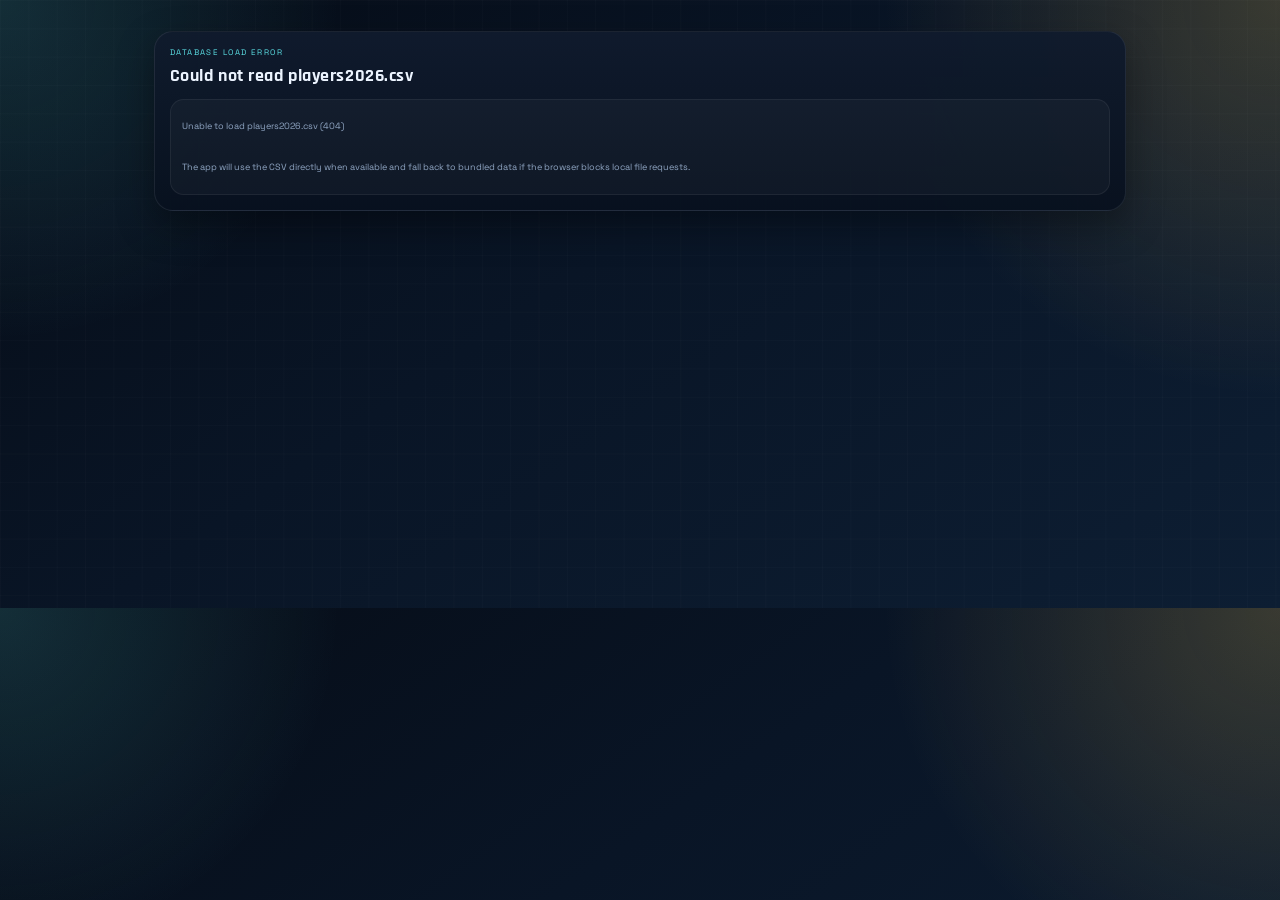
==== custom.html @ a93e2952 "Add files via upload" ====
<!DOCTYPE html>
<html lang="en">
<head>
  <meta charset="UTF-8" />
  <meta name="viewport" content="width=device-width, initial-scale=1.0" />
  <title>IPL Custom XI Lab</title>
  <link rel="icon" type="image/svg+xml" href="favicon.svg" />
  <link rel="preload" href="styles.css" as="style" />
  <link rel="preload" href="app.js" as="script" />
  <link rel="prefetch" href="index.html" />
  <link rel="prefetch" href="ratings.html" />
  <link rel="preconnect" href="https://fonts.googleapis.com" />
  <link rel="preconnect" href="https://fonts.gstatic.com" crossorigin />
  <link href="https://fonts.googleapis.com/css2?family=Rajdhani:wght@400;500;600;700&family=Space+Grotesk:wght@400;500;700&display=swap" rel="stylesheet" />
  <link rel="stylesheet" href="styles.css" />
</head>
<body>
  <div id="confetti-layer" class="confetti-layer" aria-hidden="true"></div>
  <div class="app-shell">
    <nav class="top-nav">
      <a class="nav-link" href="index.html">Simulator</a>
      <a class="nav-link" href="ratings.html">Player Ratings</a>
      <a class="nav-link active" href="custom.html">Custom XI</a>
      <a class="nav-link" href="make-player.html">Make A Player</a>
      <button id="how-to-play-trigger" class="nav-link nav-button" type="button">How to Play</button>
      <button id="contact-trigger" class="nav-link nav-button nav-contact" type="button">Contact</button>
    </nav>

    <header class="hero ratings-hero">
      <div class="hero-copy">
        <p class="eyebrow">Custom Match Lab</p>
        <h1>Build any XI you want and run it against an IPL side.</h1>
        <p class="hero-text">
          Choose eleven players for your custom team, then challenge an IPL franchise using that team's current first XI.
        </p>
        <div class="hero-actions">
          <button id="simulate-custom-match" class="primary-btn">Simulate Custom Match</button>
        </div>
      </div>

      <section class="scoreboard-panel">
        <div class="panel-heading compact">
          <div>
            <p class="eyebrow">Opponent Setup</p>
            <h2>League Opponent</h2>
          </div>
        </div>
        <div class="selector-row ratings-controls">
          <label id="league-opponent-wrapper">
            League Opponent
            <select id="league-opponent-select"></select>
          </label>
        </div>
      </section>
    </header>

    <div id="how-to-play-overlay" class="how-to-play-overlay" hidden>
      <div id="how-to-play-backdrop" class="how-to-play-backdrop"></div>
      <section id="how-to-play-panel" class="how-to-play-panel" role="dialog" aria-modal="true" aria-labelledby="how-to-play-title">
        <button id="how-to-play-close" class="how-to-play-dismiss" type="button" aria-label="Close how to play">×</button>
        <p id="how-to-play-label" class="eyebrow">HOW TO PLAY</p>
        <h2 id="how-to-play-title" class="how-to-play-title">Build a Custom XI</h2>
        <div class="how-to-play-body">
          <button id="how-to-play-prev" class="how-to-play-nav" type="button" aria-label="Previous help card">‹</button>
          <div id="how-to-play-content" class="how-to-play-content"></div>
          <button id="how-to-play-next" class="how-to-play-nav" type="button" aria-label="Next help card">›</button>
        </div>
        <div class="how-to-play-footer">
          <div id="how-to-play-dots" class="how-to-play-dots" aria-hidden="true"></div>
        </div>
      </section>
    </div>

    <div id="contact-overlay" class="info-overlay" hidden>
      <div id="contact-backdrop" class="info-backdrop"></div>
      <section id="contact-panel" class="info-panel" role="dialog" aria-modal="true" aria-labelledby="contact-title">
        <button id="contact-close" class="info-dismiss" type="button" aria-label="Close contact">×</button>
        <p class="eyebrow">CONTACT</p>
        <h2 id="contact-title" class="info-title">Get in touch</h2>
        <article class="info-card">
          <h3>Feedback / bug? <a class="inline-award-link" href="mailto:iplsimulator@gmail.com">iplsimulator@gmail.com</a></h3>
        </article>
      </section>
    </div>

    <main class="dashboard-grid ratings-grid">
      <section class="panel">
        <div class="panel-heading compact">
          <div>
            <p class="eyebrow">Team One</p>
            <h2>Custom XI A</h2>
          </div>
        </div>
        <div id="custom-team-a" class="custom-builder"></div>
      </section>

      <section class="panel">
        <div class="panel-heading compact">
          <div>
            <p class="eyebrow">Team Two</p>
            <h2>League XI</h2>
          </div>
        </div>
        <div id="custom-team-b" class="custom-builder"></div>
      </section>

      <section id="custom-scorecard-section" class="panel panel-wide">
        <div class="panel-heading compact">
          <div>
            <p class="eyebrow">Custom Scorecard</p>
            <h2>Simulation Result</h2>
          </div>
        </div>
        <div id="custom-match-result" class="scorecard-panel"></div>
      </section>
    </main>
  </div>

  <script src="players-data.js?v=20260315k"></script>
  <script src="app.js?v=20260315k"></script>
</body>
</html>
---- styles.css ----
:root {
  --bg: #08111f;
  --bg-alt: #101b2d;
  --panel: rgba(10, 20, 36, 0.9);
  --panel-border: rgba(255, 255, 255, 0.08);
  --text: #ecf4ff;
  --muted: #90a6c3;
  --accent: #f5c451;
  --accent-2: #5ce1e6;
  --positive: #81ffb1;
  --danger: #ff8e8e;
  --shadow: 0 22px 55px rgba(0, 0, 0, 0.35);
}

@media (min-width: 1200px) {
  html {
    zoom: 0.675;
  }
}

* {
  box-sizing: border-box;
}

body {
  position: relative;
  margin: 0;
  min-height: 100vh;
  overflow-x: hidden;
  font-family: "Space Grotesk", sans-serif;
  color: var(--text);
  background:
    radial-gradient(circle at top left, rgba(92, 225, 230, 0.16), transparent 24%),
    radial-gradient(circle at top right, rgba(245, 196, 81, 0.2), transparent 28%),
    linear-gradient(145deg, #060c16, #091526 45%, #0d1e33);
}

body::before {
  content: "";
  position: absolute;
  inset: 0;
  pointer-events: none;
  background-image:
    linear-gradient(rgba(255, 255, 255, 0.03) 1px, transparent 1px),
    linear-gradient(90deg, rgba(255, 255, 255, 0.03) 1px, transparent 1px);
  background-size: 42px 42px;
  opacity: 0.55;
}

.confetti-layer {
  position: fixed;
  inset: 0;
  pointer-events: none;
  overflow: hidden;
  z-index: 80;
}

.confetti-batch {
  position: absolute;
  inset: 0;
  pointer-events: none;
}

.confetti-piece {
  position: absolute;
  top: -10vh;
  width: 12px;
  height: 22px;
  border-radius: 4px;
  opacity: 0;
  animation: confetti-fall var(--duration, 2200ms) linear forwards;
  transform: translate3d(0, 0, 0) rotate(0deg);
  box-shadow: 0 0 14px rgba(255, 255, 255, 0.18);
}

.loss-piece {
  width: auto;
  height: auto;
  background: transparent !important;
  box-shadow: none;
  font-size: 2.4rem;
  line-height: 1;
  color: #ff6f6f;
  text-shadow: 0 0 18px rgba(255, 80, 80, 0.38);
}

.mvp-piece {
  width: auto;
  height: auto;
  background: transparent !important;
  box-shadow: none;
  font-size: 2rem;
  line-height: 1;
  color: #f5d67a;
  text-shadow: 0 0 16px rgba(245, 196, 81, 0.34);
}

.game-win-piece,
.game-loss-piece {
  width: auto;
  height: auto;
  background: transparent !important;
  box-shadow: none;
  font-size: 1.9rem;
  line-height: 1;
}

.game-win-piece {
  color: #7dff9f;
  text-shadow: 0 0 16px rgba(129, 255, 177, 0.34);
}

.game-loss-piece {
  color: #ff7f7f;
  text-shadow: 0 0 16px rgba(255, 110, 110, 0.3);
}

@keyframes confetti-fall {
  0% {
    opacity: 0;
    transform: translate3d(0, 0, 0) rotate(0deg) scale(0.85);
  }

  8% {
    opacity: 1;
  }

  100% {
    opacity: 0;
    transform:
      translate3d(var(--drift-x, 0px), 112vh, 0)
      rotate(var(--spin, 540deg))
      scale(1.08);
  }
}

.app-shell {
  position: relative;
  z-index: 1;
  width: min(1440px, calc(100% - 32px));
  margin: 0 auto;
  padding: 24px 0 40px;
}

.top-nav {
  display: flex;
  flex-wrap: wrap;
  gap: 10px;
  margin-bottom: 18px;
}

.nav-link {
  display: inline-flex;
  align-items: center;
  justify-content: center;
  padding: 11px 18px;
  border-radius: 999px;
  border: 1px solid rgba(255, 255, 255, 0.08);
  color: var(--muted);
  text-decoration: none;
  background: rgba(255, 255, 255, 0.04);
  transition: transform 180ms ease, border-color 180ms ease, color 180ms ease;
}

.nav-button {
  font: inherit;
  cursor: pointer;
}

.nav-contact {
  margin-left: auto;
}

.info-overlay {
  position: fixed;
  inset: 0;
  z-index: 40;
  display: grid;
  place-items: center;
  padding: 24px;
  pointer-events: none;
}

.info-overlay[hidden] {
  display: none;
}

.info-backdrop {
  position: absolute;
  inset: 0;
  background: rgba(4, 10, 18, 0.56);
  backdrop-filter: blur(1.5px);
  pointer-events: auto;
}

.info-panel {
  position: relative;
  z-index: 41;
  width: min(560px, 100%);
  max-width: calc(100vw - 32px);
  border-radius: 28px;
  border: 1px solid rgba(72, 202, 228, 0.18);
  background: linear-gradient(180deg, rgba(16, 27, 45, 0.96), rgba(8, 17, 31, 0.95));
  box-shadow: 0 20px 70px rgba(0, 0, 0, 0.42);
  padding: 24px;
  pointer-events: auto;
  animation: how-to-play-float-in 260ms ease;
}

.info-dismiss {
  position: absolute;
  top: 14px;
  right: 14px;
  width: 28px;
  min-width: 28px;
  height: 28px;
  padding: 0;
  border: 0;
  background: transparent;
  color: var(--text);
  box-shadow: none;
  font-size: 1.4rem;
  line-height: 1;
}

.info-title {
  margin: 0;
  font-size: 1.8rem;
}

.info-card {
  margin-top: 18px;
  border-radius: 22px;
  border: 1px solid rgba(255, 255, 255, 0.08);
  background: rgba(255, 255, 255, 0.03);
  padding: 22px;
}

.info-card h3 {
  margin: 0;
  font-size: 1.15rem;
}

.info-card p {
  margin: 12px 0 0;
  color: var(--muted);
  line-height: 1.5;
}

.nav-link.active,
.nav-link:hover {
  color: var(--text);
  border-color: rgba(245, 196, 81, 0.45);
  transform: translateY(-1px);
}

.hero {
  display: grid;
  grid-template-columns: 1.3fr 0.9fr;
  gap: 20px;
  align-items: stretch;
}

.hero-copy,
.scoreboard-panel,
.panel {
  border: 1px solid var(--panel-border);
  background: linear-gradient(180deg, rgba(16, 27, 45, 0.97), rgba(8, 17, 31, 0.96));
  border-radius: 28px;
  box-shadow: var(--shadow);
}

.hero-copy {
  padding: 32px;
  position: relative;
  overflow: hidden;
}

.hero-copy::after {
  content: "";
  position: absolute;
  width: 240px;
  height: 240px;
  right: -40px;
  bottom: -40px;
  background: radial-gradient(circle, rgba(245, 196, 81, 0.25), transparent 70%);
}

.eyebrow {
  margin: 0 0 10px;
  color: var(--accent-2);
  letter-spacing: 0.18em;
  text-transform: uppercase;
  font-size: 0.74rem;
}

h1,
h2,
.team-code,
.rating-badge,
.metric,
.selector-row label,
button,
th {
  font-family: "Rajdhani", sans-serif;
}

h1 {
  margin: 0;
  max-width: 12ch;
  font-size: clamp(2.7rem, 6vw, 4.7rem);
  line-height: 0.94;
}

h2 {
  margin: 0;
  font-size: 1.7rem;
  letter-spacing: 0.03em;
}

.hero-text,
.formula-card p,
.site-footer p,
.player-meta,
.player-season-line,
.match-log p,
td,
.team-subtitle {
  color: var(--muted);
}

.hero-actions {
  display: flex;
  gap: 12px;
  margin-top: 28px;
}

button {
  border: 0;
  border-radius: 999px;
  padding: 14px 22px;
  font-size: 1rem;
  letter-spacing: 0.05em;
  cursor: pointer;
  transition: transform 180ms ease, box-shadow 180ms ease, background 180ms ease;
}

button:hover {
  transform: translateY(-1px);
}

.primary-btn {
  color: #08111f;
  background: linear-gradient(135deg, var(--accent), #fff1c7);
  box-shadow: 0 14px 30px rgba(245, 196, 81, 0.3);
}

.ghost-btn {
  color: var(--text);
  background: rgba(255, 255, 255, 0.04);
  border: 1px solid rgba(255, 255, 255, 0.08);
}

.scoreboard-panel {
  padding: 24px;
  display: flex;
  flex-direction: column;
  gap: 20px;
}

.how-to-play-overlay {
  position: fixed;
  inset: 0;
  z-index: 30;
  display: grid;
  place-items: center;
  padding: 24px;
  pointer-events: none;
}

.how-to-play-overlay[hidden] {
  display: none;
}

.how-to-play-backdrop {
  position: absolute;
  inset: 0;
  background: rgba(4, 10, 18, 0.56);
  backdrop-filter: blur(1.5px);
  pointer-events: auto;
}

.how-to-play-panel {
  position: relative;
  z-index: 31;
  width: min(900px, 100%);
  max-width: calc(100vw - 32px);
  height: 476px;
  border-radius: 28px;
  border: 1px solid rgba(72, 202, 228, 0.18);
  background: linear-gradient(180deg, rgba(16, 27, 45, 0.96), rgba(8, 17, 31, 0.95));
  box-shadow: 0 20px 70px rgba(0, 0, 0, 0.42);
  padding: 24px;
  pointer-events: auto;
  animation: how-to-play-float-in 260ms ease;
  display: flex;
  flex-direction: column;
}

.how-to-play-dismiss {
  position: absolute;
  top: 14px;
  right: 14px;
  width: 28px;
  min-width: 28px;
  height: 28px;
  padding: 0;
  border: 0;
  background: transparent;
  color: var(--text);
  box-shadow: none;
  font-size: 1.4rem;
  line-height: 1;
}

.how-to-play-title {
  margin: 0;
  font-size: 1.8rem;
}

.how-to-play-body {
  display: grid;
  grid-template-columns: 44px minmax(0, 1fr) 44px;
  gap: 12px;
  align-items: center;
  margin-top: 18px;
  min-height: 0;
  flex: 1;
}

.how-to-play-content {
  min-height: 0;
  height: 100%;
  display: flex;
  align-items: center;
}

.how-to-play-sections {
  display: grid;
  grid-template-columns: repeat(3, minmax(0, 1fr));
  gap: 16px;
}

.how-to-play-sections-double {
  grid-template-columns: repeat(2, minmax(0, 1fr));
}

.how-to-play-item {
  border-radius: 20px;
  border: 1px solid rgba(255, 255, 255, 0.08);
  background: rgba(255, 255, 255, 0.03);
  padding: 18px;
}

.how-to-play-item-single {
  max-width: 420px;
  margin: 0 auto;
}

.how-to-play-item-label {
  margin: 0 0 10px;
  font-family: "Rajdhani", sans-serif;
  font-size: 0.85rem;
  letter-spacing: 0.18em;
  text-transform: uppercase;
  color: #5ad7e8;
}

.how-to-play-item h3 {
  margin: 0;
  font-size: 1.2rem;
  line-height: 1.2;
}

.how-to-play-item p:last-child {
  margin: 12px 0 0;
  color: var(--muted);
  line-height: 1.5;
}

.how-to-play-footer {
  display: flex;
  align-items: center;
  justify-content: center;
  margin-top: 18px;
}

.how-to-play-nav {
  width: 42px;
  min-width: 42px;
  height: 42px;
  padding: 0;
  border: 1px solid rgba(255, 255, 255, 0.1);
  background: rgba(255, 255, 255, 0.05);
  color: var(--text);
  box-shadow: none;
  font-size: 1.8rem;
  line-height: 1;
  font-family: "Rajdhani", sans-serif;
}

.how-to-play-nav:disabled {
  opacity: 0.35;
  cursor: default;
  transform: none;
}

.how-to-play-dots {
  display: flex;
  gap: 10px;
}

.how-to-play-dot {
  width: 10px;
  height: 10px;
  border-radius: 999px;
  background: rgba(255, 255, 255, 0.2);
  transition: transform 160ms ease, background 160ms ease;
}

.how-to-play-dot.is-active {
  background: #5ad7e8;
  transform: scale(1.12);
}

@keyframes how-to-play-float-in {
  from {
    opacity: 0;
    transform: translateY(14px);
  }
  to {
    opacity: 1;
    transform: translateY(0);
  }
}

.scoreboard-top,
.scoreboard-metrics,
.selector-row,
.panel-heading,
.roster-summary,
.team-card-top,
.player-header,
.award-item,
.match-pill,
.standings-row {
  display: flex;
  align-items: center;
  justify-content: space-between;
  gap: 12px;
}

.scoreboard-top,
#season-chip {
  color: var(--muted);
  font-size: 0.9rem;
}

.scoreboard-matchup {
  display: grid;
  grid-template-columns: 1fr auto 1fr;
  align-items: center;
  gap: 12px;
}

.right-side {
  text-align: right;
}

.team-code {
  margin: 0;
  font-size: clamp(2.5rem, 5vw, 4rem);
  line-height: 0.9;
}

.team-name,
.versus,
.metric-label,
.roster-summary span {
  margin: 0;
  font-size: 0.95rem;
  letter-spacing: 0.08em;
  text-transform: uppercase;
  color: var(--muted);
}

.versus {
  font-family: "Rajdhani", sans-serif;
  font-size: 1.2rem;
}

.scoreboard-metrics {
  padding: 16px 18px;
  border-radius: 22px;
  background: rgba(255, 255, 255, 0.03);
}

.scoreboard-metrics strong {
  display: block;
  font-size: 2rem;
}

.featured-result {
  border-radius: 20px;
  padding: 18px;
  background: linear-gradient(135deg, rgba(92, 225, 230, 0.12), rgba(255, 255, 255, 0.04));
  line-height: 1.5;
}

.dashboard-grid {
  margin-top: 22px;
  display: grid;
  grid-template-columns: 1.35fr 0.65fr;
  gap: 20px;
}

.panel {
  padding: 22px;
}

.panel-wide {
  grid-column: span 2;
}

.compact {
  margin-bottom: 18px;
}

.selector-row label {
  display: grid;
  gap: 8px;
  font-size: 0.88rem;
  text-transform: uppercase;
  color: var(--muted);
}

select {
  min-width: 200px;
  border: 1px solid rgba(255, 255, 255, 0.1);
  background: rgba(4, 11, 22, 0.95);
  color: var(--text);
  border-radius: 14px;
  padding: 12px 14px;
  font: inherit;
}

select:focus,
select:focus-visible,
input:focus,
input:focus-visible,
textarea:focus,
textarea:focus-visible,
button:focus,
button:focus-visible {
  outline: none;
  box-shadow: none;
}

select option {
  background: #0b1626;
  color: var(--text);
}

.selector-row input {
  min-width: 160px;
  border: 1px solid rgba(255, 255, 255, 0.1);
  background: rgba(4, 11, 22, 0.95);
  color: var(--text);
  border-radius: 14px;
  padding: 12px 14px;
  font: inherit;
}

.team-cards,
.player-grid,
.top-players,
.award-races,
.scorecard-columns {
  display: grid;
  gap: 14px;
}

.custom-builder {
  display: grid;
  gap: 10px;
  grid-template-columns: repeat(2, minmax(0, 1fr));
}

.custom-slot {
  display: grid;
  gap: 6px;
  padding: 12px;
  border-radius: 16px;
  background: rgba(255, 255, 255, 0.03);
  border: 1px solid rgba(255, 255, 255, 0.06);
}

.custom-slot label {
  font-family: "Rajdhani", sans-serif;
  text-transform: uppercase;
  color: var(--muted);
  font-size: 0.88rem;
}

.custom-slot-display {
  min-height: 46px;
  display: grid;
  align-content: center;
  gap: 4px;
  padding: 10px 12px;
  border-radius: 12px;
  border: 1px solid rgba(255, 255, 255, 0.1);
  background: rgba(4, 11, 22, 0.95);
}

.custom-slot-display strong {
  font-size: 0.95rem;
}

.custom-slot-display span {
  color: var(--muted);
  font-size: 0.8rem;
}

.make-player-grid,
.make-player-columns,
.slider-grid {
  display: grid;
  gap: 16px;
}

.make-player-grid {
  grid-template-columns: repeat(3, minmax(0, 1fr));
  margin-bottom: 24px;
  padding: 18px;
  border-radius: 24px;
  background: rgba(255, 255, 255, 0.025);
  border: 1px solid rgba(255, 255, 255, 0.08);
}

.make-player-columns {
  grid-template-columns: repeat(3, minmax(0, 1fr));
  align-items: start;
}

.make-player-panel {
  padding: 20px;
  border-radius: 24px;
  background: rgba(255, 255, 255, 0.035);
  border: 1px solid rgba(255, 255, 255, 0.08);
  box-shadow: inset 0 1px 0 rgba(255, 255, 255, 0.04);
}

.make-player-panel h3 {
  margin: 0 0 14px;
}

.make-player-custom-heading {
  margin-top: 32px;
}

.custom-player-list {
  display: grid;
  gap: 12px;
  margin-top: 16px;
}

#make-player-custom-list {
  margin-top: 28px;
}

.custom-player-row {
  display: flex;
  align-items: center;
  justify-content: space-between;
  gap: 16px;
  padding: 16px 18px;
  border-radius: 18px;
  background: rgba(255, 255, 255, 0.035);
  border: 1px solid rgba(255, 255, 255, 0.08);
}

.custom-player-row strong {
  display: block;
  font-size: 1rem;
}

.custom-player-delete {
  min-width: 48px;
  min-height: 48px;
  padding: 0;
  display: inline-flex;
  align-items: center;
  justify-content: center;
  font-size: 1.1rem;
}

.make-player-input,
.slider-field {
  display: grid;
  gap: 8px;
  font-size: 0.88rem;
  text-transform: uppercase;
  color: var(--muted);
}

.make-player-input {
  padding: 14px 14px 12px;
  border-radius: 18px;
  background: rgba(11, 23, 40, 0.38);
  border: 1px solid rgba(255, 255, 255, 0.07);
}

.make-player-input input,
.make-player-input select,
.slider-field input {
  width: 100%;
}

.make-player-input input[type="range"],
.slider-field input[type="range"] {
  margin: 0;
  display: block;
}

.make-player-input input {
  border: 1px solid rgba(255, 255, 255, 0.1);
  background: transparent;
  color: var(--text);
  border-radius: 14px;
  padding: 12px 14px;
  font: inherit;
}

.make-player-input select {
  border: 1px solid rgba(255, 255, 255, 0.1);
  background: rgba(11, 23, 40, 0.7);
  color: var(--text);
  border-radius: 14px;
  padding: 12px 14px;
  font: inherit;
}

.slider-grid {
  grid-template-columns: 1fr;
  gap: 18px;
}

.slider-value {
  font-family: "Rajdhani", sans-serif;
  color: var(--text);
  font-size: 1.05rem;
  justify-self: end;
}

.slider-field {
  padding: 14px;
  border-radius: 18px;
  background: rgba(11, 23, 40, 0.34);
  border: 1px solid rgba(255, 255, 255, 0.06);
}

.code-output {
  margin: 0;
  padding: 16px;
  min-height: 180px;
  white-space: pre-wrap;
  word-break: break-word;
  border-radius: 20px;
  background: rgba(255, 255, 255, 0.03);
  border: 1px solid rgba(255, 255, 255, 0.06);
  color: var(--text);
  font-family: Consolas, "Courier New", monospace;
  font-size: 0.92rem;
  line-height: 1.5;
}

.team-cards {
  grid-template-columns: repeat(auto-fit, minmax(220px, 1fr));
  margin-top: 8px;
}

.team-card,
.player-card,
.top-player-card,
.award-item,
.match-item {
  border: 1px solid rgba(255, 255, 255, 0.08);
  border-radius: 22px;
  background: linear-gradient(180deg, rgba(255, 255, 255, 0.05), rgba(255, 255, 255, 0.02));
}

.team-card {
  padding: 18px;
  position: relative;
  overflow: hidden;
  color: #ffffff;
}

.team-card::after {
  content: "";
  position: absolute;
  inset: auto -10% -30% auto;
  width: 160px;
  height: 160px;
  border-radius: 50%;
  background: radial-gradient(circle, rgba(255, 255, 255, 0.12), transparent 68%);
}

.team-card.selected {
  border-color: rgba(245, 196, 81, 0.55);
  box-shadow: 0 0 0 1px rgba(245, 196, 81, 0.2) inset;
}

.team-subtitle {
  margin: 8px 0 18px;
  min-height: 42px;
  color: var(--muted);
}

.team-metrics {
  display: grid;
  grid-template-columns: repeat(3, 1fr);
  gap: 10px;
}

.metric {
  padding: 12px;
  border-radius: 18px;
  background: rgba(255, 255, 255, 0.04);
  text-align: center;
}

.metric strong,
.rating-badge {
  display: block;
  font-size: 1.6rem;
}

.metric span {
  font-size: 0.75rem;
  text-transform: uppercase;
  color: #ffffff;
}

.team-card .eyebrow,
.team-card h3,
.team-card .metric strong {
  color: #ffffff;
}

.formula-card {
  padding: 18px;
  border-radius: 20px;
  background: rgba(255, 255, 255, 0.03);
  margin-bottom: 16px;
}

.scorecard-panel,
.scorecard-block {
  display: grid;
  gap: 14px;
}

.scorecard-block {
  padding: 16px;
  border-radius: 20px;
  background: rgba(255, 255, 255, 0.03);
  border: 1px solid rgba(255, 255, 255, 0.06);
}

.scorecard-innings-head,
.scorecard-entry {
  display: flex;
  justify-content: space-between;
  gap: 10px;
}

.scorecard-innings-head strong,
.scorecard-entry strong,
.nav-link,
.scorecard-meta span {
  font-family: "Rajdhani", sans-serif;
}

.scorecard-meta {
  display: flex;
  gap: 10px;
  flex-wrap: wrap;
  color: var(--muted);
  font-size: 0.88rem;
}

.scorecard-table {
  display: grid;
  gap: 8px;
}

.scorecard-entry {
  padding-bottom: 8px;
  border-bottom: 1px solid rgba(255, 255, 255, 0.06);
  color: var(--muted);
}

.scorecard-entry:last-child {
  border-bottom: 0;
  padding-bottom: 0;
}

.scorecard-entry span:last-child,
.scorecard-innings-head span:last-child {
  color: var(--text);
}

.top-player-card,
.player-card {
  padding: 16px;
}

.player-card.is-starting-xi,
.top-player-card.is-starting-xi {
  border-color: rgba(129, 255, 177, 0.9);
  box-shadow: 0 0 0 1px rgba(129, 255, 177, 0.45);
}

.player-card.is-bench,
.top-player-card.is-bench {
  border-color: rgba(245, 196, 81, 0.95);
  box-shadow: 0 0 0 1px rgba(245, 196, 81, 0.32);
}

.rating-badge {
  min-width: 52px;
  text-align: center;
  padding: 4px 10px;
  border-radius: 14px;
  color: #08111f;
  background: linear-gradient(135deg, var(--accent), #fff2cf);
}

.player-grid {
  grid-template-columns: repeat(auto-fit, minmax(240px, 1fr));
}

#lineup-impact-warning {
  margin-bottom: 14px;
}

.lineup-helper,
.lineup-warning {
  display: grid;
  gap: 6px;
  padding: 14px 16px;
  border-radius: 18px;
  border: 1px solid rgba(255, 255, 255, 0.08);
  background: rgba(255, 255, 255, 0.04);
  color: var(--muted);
}

.lineup-helper strong,
.lineup-warning strong {
  color: var(--text);
  font-family: "Rajdhani", sans-serif;
  letter-spacing: 0.04em;
}

.lineup-warning {
  border-color: rgba(245, 196, 81, 0.7);
  box-shadow: 0 0 0 1px rgba(245, 196, 81, 0.2);
  background: linear-gradient(180deg, rgba(245, 196, 81, 0.09), rgba(255, 255, 255, 0.03));
}

.lineup-editor {
  display: grid;
  gap: 16px;
  margin-bottom: 18px;
}

.lineup-grid {
  display: grid;
  grid-template-columns: repeat(auto-fit, minmax(180px, 1fr));
  gap: 12px;
}

.lineup-slot {
  display: grid;
  gap: 8px;
  padding: 14px;
  border-radius: 18px;
  background: rgba(255, 255, 255, 0.04);
  border: 1px solid rgba(255, 255, 255, 0.06);
  font-size: 0.78rem;
  text-transform: uppercase;
  color: var(--muted);
}

.lineup-slot select {
  width: 100%;
}

.lineup-card-controls {
  display: flex;
  gap: 10px;
  margin: 2px 0 14px;
}

.lineup-card {
  cursor: grab;
  position: relative;
  padding: 0;
  perspective: 1400px;
  min-height: 452px;
}

.lineup-card.is-dragging {
  opacity: 0.58;
  transform: scale(0.98);
}

.lineup-card.is-drop-target {
  border-color: rgba(246, 210, 70, 0.72);
  box-shadow: 0 0 0 1px rgba(246, 210, 70, 0.35);
}

.lineup-card.is-selected {
  border-color: rgba(246, 210, 70, 0.72);
  box-shadow: 0 0 0 1px rgba(246, 210, 70, 0.35);
  background: linear-gradient(180deg, rgba(246, 210, 70, 0.08), rgba(255, 255, 255, 0.03));
}

.impact-sub-btn {
  flex: 1;
  padding: 10px 12px;
}

.impact-sub-btn.is-active {
  color: #08111f;
  background: linear-gradient(135deg, var(--accent), #fff1c7);
  border-color: rgba(245, 196, 81, 0.9);
  box-shadow: 0 10px 24px rgba(245, 196, 81, 0.22);
}

.impact-sub-btn:disabled {
  opacity: 0.55;
  cursor: not-allowed;
}

.lineup-card-inner {
  position: relative;
  min-height: 452px;
  transform-style: preserve-3d;
  transition: transform 520ms cubic-bezier(0.22, 0.8, 0.22, 1);
}

.lineup-card.is-flipped .lineup-card-inner {
  transform: rotateY(180deg);
}

.lineup-card-face {
  position: absolute;
  inset: 0;
  display: flex;
  flex-direction: column;
  backface-visibility: hidden;
  -webkit-backface-visibility: hidden;
  padding: 16px;
  border-radius: inherit;
  overflow: hidden;
}

.lineup-card-front {
  z-index: 2;
}

.lineup-card-back {
  transform: rotateY(180deg);
}

.lineup-card-back .player-meta {
  margin-bottom: 10px;
}

.team-card.opponent {
  border-color: rgba(255, 255, 255, 0.16);
}

.player-meta {
  margin: 4px 0 16px;
  font-size: 0.93rem;
}

.player-ratings {
  display: grid;
  grid-template-columns: repeat(4, minmax(0, 1fr));
  gap: 8px;
  padding: 0 6px;
}

.player-ratings span {
  min-width: 0;
  padding: 8px 6px;
  border-radius: 12px;
  background: rgba(255, 255, 255, 0.05);
  font-size: 0.72rem;
  letter-spacing: 0.04em;
  color: var(--muted);
  text-transform: uppercase;
  text-align: center;
}

.player-ratings strong {
  display: block;
  color: var(--text);
  font-size: 0.96rem;
  margin-top: 3px;
}

.player-ratings-toggle,
.lineup-card-stats-grid span {
  min-width: 0;
  border-radius: 12px;
  background: rgba(255, 255, 255, 0.05);
  text-align: center;
}

.player-ratings-toggle {
  display: grid;
  place-items: center;
  padding: 8px 6px;
  border: 1px solid rgba(255, 255, 255, 0.06);
  color: var(--accent-2);
  cursor: pointer;
  transition: transform 180ms ease, border-color 180ms ease, background 180ms ease;
}

.player-ratings-toggle:hover,
.player-ratings-toggle:focus-visible {
  transform: translateY(-1px);
  border-color: rgba(102, 234, 199, 0.45);
  background: rgba(102, 234, 199, 0.09);
  outline: none;
}

.player-ratings-toggle svg {
  width: 22px;
  height: 22px;
  stroke: currentColor;
  stroke-width: 1.9;
  stroke-linecap: round;
}

.lineup-card-stats-summary {
  margin: 0 0 10px;
  padding: 8px 10px;
  border-radius: 14px;
  background: rgba(255, 255, 255, 0.04);
  color: var(--muted);
  font-size: 0.76rem;
  letter-spacing: 0.05em;
  text-transform: uppercase;
}

.lineup-card-stats-block {
  margin-bottom: 10px;
}

.lineup-card-stats-label {
  margin: 0 0 6px;
  color: var(--accent-2);
  font-size: 0.7rem;
  letter-spacing: 0.1em;
  text-transform: uppercase;
}

.lineup-card-stats-grid {
  display: grid;
  grid-template-columns: repeat(2, minmax(0, 1fr));
  gap: 6px;
}

.lineup-card-stats-grid span {
  padding: 8px 8px 7px;
}

.lineup-card-stats-grid small {
  display: block;
  color: var(--muted);
  font-size: 0.6rem;
  letter-spacing: 0.07em;
  text-transform: uppercase;
}

.lineup-card-stats-grid strong {
  display: block;
  margin-top: 3px;
  color: var(--text);
  font-size: 0.9rem;
}

.lineup-card-stats-grid-compact {
  margin-top: auto;
  padding-right: 54px;
}

.lineup-card-front-toggle,
.lineup-card-back-toggle {
  position: absolute;
  right: 16px;
  bottom: 16px;
  width: 40px;
  height: 40px;
  padding: 0;
}

.lineup-card-front .player-season-line {
  padding-right: 54px;
}

.player-season-line {
  margin-top: 14px;
  font-size: 0.84rem;
  line-height: 1.45;
}

.match-log {
  display: grid;
  gap: 12px;
  max-height: 540px;
  overflow: auto;
}

.match-item {
  padding: 14px;
}

.match-item h3,
.top-player-card h3,
.player-card h3,
.team-card h3 {
  margin: 0;
}

.match-item p {
  margin: 6px 0 0;
}

.season-stats-panel {
  margin-top: 18px;
  padding: 18px;
  border-radius: 22px;
  background: rgba(255, 255, 255, 0.03);
  border: 1px solid rgba(255, 255, 255, 0.06);
}

.season-stats-head {
  display: flex;
  align-items: end;
  justify-content: space-between;
  gap: 16px;
  margin-bottom: 16px;
}

.season-stats-head h3 {
  margin: 0;
}

.season-stats-filter {
  display: grid;
  gap: 8px;
  min-width: 220px;
  font-size: 0.8rem;
  text-transform: uppercase;
  color: var(--muted);
}

.season-stat-leaders {
  display: grid;
  gap: 10px;
}

.season-stat-row {
  display: grid;
  grid-template-columns: auto 1fr auto;
  gap: 14px;
  align-items: center;
  padding: 12px 14px;
  border-radius: 18px;
  background: rgba(255, 255, 255, 0.04);
}

.season-stat-rank {
  width: 36px;
  height: 36px;
  border-radius: 50%;
  display: grid;
  place-items: center;
  font-family: "Rajdhani", sans-serif;
  font-size: 1rem;
  color: #08111f;
  background: linear-gradient(135deg, var(--accent), #fff2cf);
}

.season-stat-player strong,
.season-stat-value strong {
  display: block;
}

.season-stat-player span,
.season-stat-value span {
  color: var(--muted);
  font-size: 0.84rem;
}

.inline-score-link,
.inline-award-link {
  color: var(--accent);
  text-decoration: none;
  border-bottom: 1px solid rgba(245, 196, 81, 0.45);
}

.inline-score-link:hover,
.inline-award-link:hover,
.inline-score-link:focus-visible,
.inline-award-link:focus-visible {
  color: #fff2cf;
  border-bottom-color: currentColor;
}

#live-scorecard-section,
#awards-watch-section,
#custom-scorecard-section {
  scroll-margin-top: 24px;
}

.table-wrap {
  overflow: auto;
}

.editor-table-wrap {
  border-radius: 24px;
  border: 1px solid rgba(255, 255, 255, 0.06);
  background: rgba(255, 255, 255, 0.02);
  scrollbar-color: rgba(92, 225, 230, 0.45) rgba(255, 255, 255, 0.06);
  scrollbar-width: thin;
}

.editor-table-wrap::-webkit-scrollbar {
  height: 12px;
  width: 12px;
}

.editor-table-wrap::-webkit-scrollbar-track {
  background: rgba(255, 255, 255, 0.05);
  border-radius: 999px;
}

.editor-table-wrap::-webkit-scrollbar-thumb {
  background: linear-gradient(180deg, rgba(92, 225, 230, 0.55), rgba(88, 212, 255, 0.38));
  border-radius: 999px;
  border: 2px solid rgba(8, 17, 31, 0.75);
}

.editor-table-wrap::-webkit-scrollbar-thumb:hover {
  background: linear-gradient(180deg, rgba(92, 225, 230, 0.72), rgba(88, 212, 255, 0.52));
}

.editor-table {
  min-width: 1500px;
}

.editor-table th {
  position: sticky;
  top: 0;
  z-index: 1;
  background: rgba(8, 17, 31, 0.96);
}

.editor-table td {
  vertical-align: top;
  padding-top: 14px;
  padding-bottom: 14px;
}

.editor-cell-input,
.editor-cell-select {
  width: 100%;
  min-width: 76px;
  border: 1px solid rgba(255, 255, 255, 0.09);
  background:
    linear-gradient(180deg, rgba(18, 31, 51, 0.9), rgba(9, 18, 31, 0.92));
  color: var(--text);
  border-radius: 12px;
  padding: 9px 10px;
  font: inherit;
  box-shadow: inset 0 1px 0 rgba(255, 255, 255, 0.04);
  color-scheme: dark;
}

.editor-cell-input.name-field {
  min-width: 180px;
}

.editor-cell-select {
  min-width: 92px;
  padding-right: 32px;
  appearance: none;
  -webkit-appearance: none;
  -moz-appearance: none;
  color: var(--text);
  -webkit-text-fill-color: var(--text);
  background-image:
    linear-gradient(180deg, rgba(18, 31, 51, 0.9), rgba(9, 18, 31, 0.92)),
    url("data:image/svg+xml,%3Csvg xmlns='http://www.w3.org/2000/svg' width='12' height='12' viewBox='0 0 12 12'%3E%3Cpath fill='%23ecf4ff' d='M2.2 4.1 6 7.9l3.8-3.8.9.9L6 9.7 1.3 5z'/%3E%3C/svg%3E");
  background-repeat: no-repeat, no-repeat;
  background-position: 0 0, right 10px center;
  background-size: auto, 12px 12px;
}

.editor-cell-input[type="number"] {
  -moz-appearance: textfield;
}

.editor-cell-input[type="number"]::-webkit-outer-spin-button,
.editor-cell-input[type="number"]::-webkit-inner-spin-button {
  -webkit-appearance: none;
  margin: 0;
}

.editor-static-cell {
  display: inline-flex;
  align-items: center;
  min-height: 40px;
  padding: 9px 10px;
  border-radius: 12px;
  background: rgba(255, 255, 255, 0.04);
  border: 1px solid rgba(255, 255, 255, 0.06);
  color: var(--text);
  white-space: nowrap;
}

.editor-static-name {
  min-width: 170px;
}

.editor-rating-chip {
  display: inline-flex;
  align-items: center;
  justify-content: center;
  min-width: 56px;
  padding: 8px 10px;
  border-radius: 12px;
  background: rgba(255, 255, 255, 0.05);
  color: var(--text);
  font-family: "Rajdhani", sans-serif;
  font-size: 1.05rem;
}

.editor-save-btn {
  min-width: 126px;
  padding: 11px 16px;
}

.editor-save-btn.is-saving {
  opacity: 0.7;
  pointer-events: none;
}

.editor-save-btn.is-dirty {
  box-shadow: 0 0 0 1px rgba(245, 196, 81, 0.35) inset;
}

table {
  width: 100%;
  border-collapse: collapse;
}

th,
td {
  padding: 10px 8px;
  text-align: left;
  border-bottom: 1px solid rgba(255, 255, 255, 0.06);
}

th {
  color: var(--accent-2);
  font-size: 0.86rem;
  letter-spacing: 0.08em;
  text-transform: uppercase;
}

.award-item {
  padding: 16px;
  align-items: flex-start;
}

.award-item strong {
  display: block;
  font-size: 1.2rem;
}

.award-item span {
  display: block;
  color: var(--muted);
  margin-top: 4px;
}

.site-footer {
  padding: 18px 6px 88px;
}

#standings-section {
  scroll-margin-top: 20px;
}

.ticker-wrap {
  position: fixed;
  left: 14px;
  right: 14px;
  bottom: 12px;
  z-index: 40;
  margin-top: 0;
  border-radius: 16px;
  overflow: hidden;
  border: 1px solid rgba(255, 255, 255, 0.1);
  background:
    linear-gradient(90deg, rgba(246, 210, 70, 0.12), rgba(88, 212, 255, 0.08)),
    rgba(8, 17, 31, 0.94);
  box-shadow: 0 16px 42px rgba(0, 0, 0, 0.32);
  backdrop-filter: blur(12px);
}

.results-ticker {
  white-space: nowrap;
  color: var(--text);
  font-family: "Rajdhani", sans-serif;
  font-size: 1rem;
  letter-spacing: 0.05em;
  text-transform: uppercase;
  padding: 14px 0;
}

.ticker-track {
  display: flex;
  min-width: max-content;
  animation: ticker-scroll 26s linear infinite;
  width: max-content;
}

.ticker-sequence {
  display: inline-flex;
  align-items: center;
  gap: 18px;
  flex-shrink: 0;
  padding-left: 24px;
  padding-right: 32px;
}

.ticker-label {
  font-weight: 700;
  color: #fff5cf;
}

.ticker-result-list {
  display: inline-flex;
  align-items: center;
  gap: 14px;
}

.ticker-result {
  display: inline-flex;
  align-items: center;
  gap: 10px;
}

.ticker-separator {
  color: rgba(236, 244, 255, 0.42);
  font-weight: 600;
}

.ticker-team {
  font-weight: 700;
}

.ticker-team.is-win {
  color: #7ef0a0;
}

.ticker-team.is-loss {
  color: #ff7b7b;
}

.ticker-team.is-tie {
  color: #dbe8ff;
}

.ticker-team.is-upcoming {
  color: #ecf4ff;
}

.ticker-vs {
  font-weight: 600;
  color: rgba(236, 244, 255, 0.78);
}

@media (max-width: 760px) {
  .ticker-wrap {
    left: 10px;
    right: 10px;
    bottom: 10px;
    border-radius: 14px;
  }

  .results-ticker {
    font-size: 0.9rem;
  }
}

@keyframes ticker-scroll {
  from {
    transform: translateX(0);
  }

  to {
    transform: translateX(-25%);
  }
}

.ratings-hero {
  grid-template-columns: 1fr;
}

.make-player-hero {
  grid-template-columns: 1.3fr 0.9fr;
}

.make-player-add-btn {
  align-self: center;
  width: auto;
  min-width: 180px;
}

.ratings-controls {
  display: grid;
  grid-template-columns: 1fr 1fr;
}

.ratings-grid {
  grid-template-columns: 1fr;
}

@media (max-width: 980px) {
  .make-player-grid,
  .make-player-columns {
    grid-template-columns: 1fr 1fr;
  }

}

@media (max-width: 1120px) {
  .hero,
  .dashboard-grid {
    grid-template-columns: 1fr;
  }

  .panel-wide {
    grid-column: span 1;
  }
}

@media (max-width: 760px) {
  .app-shell {
    width: min(100% - 20px, 100%);
    padding-top: 12px;
  }

  .hero-copy,
  .scoreboard-panel,
  .panel {
    border-radius: 22px;
  }

  .hero-copy,
  .panel,
  .scoreboard-panel {
    padding: 18px;
  }

  .hero-actions,
  .selector-row,
  .player-ratings,
  .ratings-controls {
    grid-template-columns: 1fr 1fr;
    display: grid;
  }

  .how-to-play-grid {
    grid-template-columns: 1fr;
  }

  .nav-contact {
    margin-left: 0;
  }

  .season-stats-head {
    display: grid;
  }

  .make-player-grid,
  .make-player-columns {
    grid-template-columns: 1fr;
  }

  button,
  select {
    width: 100%;
  }

  .scoreboard-matchup {
    grid-template-columns: 1fr;
    text-align: left;
  }

  .right-side {
    text-align: left;
  }
}
---- styles.css ----
:root {
  --bg: #08111f;
  --bg-alt: #101b2d;
  --panel: rgba(10, 20, 36, 0.9);
  --panel-border: rgba(255, 255, 255, 0.08);
  --text: #ecf4ff;
  --muted: #90a6c3;
  --accent: #f5c451;
  --accent-2: #5ce1e6;
  --positive: #81ffb1;
  --danger: #ff8e8e;
  --shadow: 0 22px 55px rgba(0, 0, 0, 0.35);
}

@media (min-width: 1200px) {
  html {
    zoom: 0.675;
  }
}

* {
  box-sizing: border-box;
}

body {
  position: relative;
  margin: 0;
  min-height: 100vh;
  overflow-x: hidden;
  font-family: "Space Grotesk", sans-serif;
  color: var(--text);
  background:
    radial-gradient(circle at top left, rgba(92, 225, 230, 0.16), transparent 24%),
    radial-gradient(circle at top right, rgba(245, 196, 81, 0.2), transparent 28%),
    linear-gradient(145deg, #060c16, #091526 45%, #0d1e33);
}

body::before {
  content: "";
  position: absolute;
  inset: 0;
  pointer-events: none;
  background-image:
    linear-gradient(rgba(255, 255, 255, 0.03) 1px, transparent 1px),
    linear-gradient(90deg, rgba(255, 255, 255, 0.03) 1px, transparent 1px);
  background-size: 42px 42px;
  opacity: 0.55;
}

.confetti-layer {
  position: fixed;
  inset: 0;
  pointer-events: none;
  overflow: hidden;
  z-index: 80;
}

.confetti-batch {
  position: absolute;
  inset: 0;
  pointer-events: none;
}

.confetti-piece {
  position: absolute;
  top: -10vh;
  width: 12px;
  height: 22px;
  border-radius: 4px;
  opacity: 0;
  animation: confetti-fall var(--duration, 2200ms) linear forwards;
  transform: translate3d(0, 0, 0) rotate(0deg);
  box-shadow: 0 0 14px rgba(255, 255, 255, 0.18);
}

.loss-piece {
  width: auto;
  height: auto;
  background: transparent !important;
  box-shadow: none;
  font-size: 2.4rem;
  line-height: 1;
  color: #ff6f6f;
  text-shadow: 0 0 18px rgba(255, 80, 80, 0.38);
}

.mvp-piece {
  width: auto;
  height: auto;
  background: transparent !important;
  box-shadow: none;
  font-size: 2rem;
  line-height: 1;
  color: #f5d67a;
  text-shadow: 0 0 16px rgba(245, 196, 81, 0.34);
}

.game-win-piece,
.game-loss-piece {
  width: auto;
  height: auto;
  background: transparent !important;
  box-shadow: none;
  font-size: 1.9rem;
  line-height: 1;
}

.game-win-piece {
  color: #7dff9f;
  text-shadow: 0 0 16px rgba(129, 255, 177, 0.34);
}

.game-loss-piece {
  color: #ff7f7f;
  text-shadow: 0 0 16px rgba(255, 110, 110, 0.3);
}

@keyframes confetti-fall {
  0% {
    opacity: 0;
    transform: translate3d(0, 0, 0) rotate(0deg) scale(0.85);
  }

  8% {
    opacity: 1;
  }

  100% {
    opacity: 0;
    transform:
      translate3d(var(--drift-x, 0px), 112vh, 0)
      rotate(var(--spin, 540deg))
      scale(1.08);
  }
}

.app-shell {
  position: relative;
  z-index: 1;
  width: min(1440px, calc(100% - 32px));
  margin: 0 auto;
  padding: 24px 0 40px;
}

.top-nav {
  display: flex;
  flex-wrap: wrap;
  gap: 10px;
  margin-bottom: 18px;
}

.nav-link {
  display: inline-flex;
  align-items: center;
  justify-content: center;
  padding: 11px 18px;
  border-radius: 999px;
  border: 1px solid rgba(255, 255, 255, 0.08);
  color: var(--muted);
  text-decoration: none;
  background: rgba(255, 255, 255, 0.04);
  transition: transform 180ms ease, border-color 180ms ease, color 180ms ease;
}

.nav-button {
  font: inherit;
  cursor: pointer;
}

.nav-contact {
  margin-left: auto;
}

.info-overlay {
  position: fixed;
  inset: 0;
  z-index: 40;
  display: grid;
  place-items: center;
  padding: 24px;
  pointer-events: none;
}

.info-overlay[hidden] {
  display: none;
}

.info-backdrop {
  position: absolute;
  inset: 0;
  background: rgba(4, 10, 18, 0.56);
  backdrop-filter: blur(1.5px);
  pointer-events: auto;
}

.info-panel {
  position: relative;
  z-index: 41;
  width: min(560px, 100%);
  max-width: calc(100vw - 32px);
  border-radius: 28px;
  border: 1px solid rgba(72, 202, 228, 0.18);
  background: linear-gradient(180deg, rgba(16, 27, 45, 0.96), rgba(8, 17, 31, 0.95));
  box-shadow: 0 20px 70px rgba(0, 0, 0, 0.42);
  padding: 24px;
  pointer-events: auto;
  animation: how-to-play-float-in 260ms ease;
}

.info-dismiss {
  position: absolute;
  top: 14px;
  right: 14px;
  width: 28px;
  min-width: 28px;
  height: 28px;
  padding: 0;
  border: 0;
  background: transparent;
  color: var(--text);
  box-shadow: none;
  font-size: 1.4rem;
  line-height: 1;
}

.info-title {
  margin: 0;
  font-size: 1.8rem;
}

.info-card {
  margin-top: 18px;
  border-radius: 22px;
  border: 1px solid rgba(255, 255, 255, 0.08);
  background: rgba(255, 255, 255, 0.03);
  padding: 22px;
}

.info-card h3 {
  margin: 0;
  font-size: 1.15rem;
}

.info-card p {
  margin: 12px 0 0;
  color: var(--muted);
  line-height: 1.5;
}

.nav-link.active,
.nav-link:hover {
  color: var(--text);
  border-color: rgba(245, 196, 81, 0.45);
  transform: translateY(-1px);
}

.hero {
  display: grid;
  grid-template-columns: 1.3fr 0.9fr;
  gap: 20px;
  align-items: stretch;
}

.hero-copy,
.scoreboard-panel,
.panel {
  border: 1px solid var(--panel-border);
  background: linear-gradient(180deg, rgba(16, 27, 45, 0.97), rgba(8, 17, 31, 0.96));
  border-radius: 28px;
  box-shadow: var(--shadow);
}

.hero-copy {
  padding: 32px;
  position: relative;
  overflow: hidden;
}

.hero-copy::after {
  content: "";
  position: absolute;
  width: 240px;
  height: 240px;
  right: -40px;
  bottom: -40px;
  background: radial-gradient(circle, rgba(245, 196, 81, 0.25), transparent 70%);
}

.eyebrow {
  margin: 0 0 10px;
  color: var(--accent-2);
  letter-spacing: 0.18em;
  text-transform: uppercase;
  font-size: 0.74rem;
}

h1,
h2,
.team-code,
.rating-badge,
.metric,
.selector-row label,
button,
th {
  font-family: "Rajdhani", sans-serif;
}

h1 {
  margin: 0;
  max-width: 12ch;
  font-size: clamp(2.7rem, 6vw, 4.7rem);
  line-height: 0.94;
}

h2 {
  margin: 0;
  font-size: 1.7rem;
  letter-spacing: 0.03em;
}

.hero-text,
.formula-card p,
.site-footer p,
.player-meta,
.player-season-line,
.match-log p,
td,
.team-subtitle {
  color: var(--muted);
}

.hero-actions {
  display: flex;
  gap: 12px;
  margin-top: 28px;
}

button {
  border: 0;
  border-radius: 999px;
  padding: 14px 22px;
  font-size: 1rem;
  letter-spacing: 0.05em;
  cursor: pointer;
  transition: transform 180ms ease, box-shadow 180ms ease, background 180ms ease;
}

button:hover {
  transform: translateY(-1px);
}

.primary-btn {
  color: #08111f;
  background: linear-gradient(135deg, var(--accent), #fff1c7);
  box-shadow: 0 14px 30px rgba(245, 196, 81, 0.3);
}

.ghost-btn {
  color: var(--text);
  background: rgba(255, 255, 255, 0.04);
  border: 1px solid rgba(255, 255, 255, 0.08);
}

.scoreboard-panel {
  padding: 24px;
  display: flex;
  flex-direction: column;
  gap: 20px;
}

.how-to-play-overlay {
  position: fixed;
  inset: 0;
  z-index: 30;
  display: grid;
  place-items: center;
  padding: 24px;
  pointer-events: none;
}

.how-to-play-overlay[hidden] {
  display: none;
}

.how-to-play-backdrop {
  position: absolute;
  inset: 0;
  background: rgba(4, 10, 18, 0.56);
  backdrop-filter: blur(1.5px);
  pointer-events: auto;
}

.how-to-play-panel {
  position: relative;
  z-index: 31;
  width: min(900px, 100%);
  max-width: calc(100vw - 32px);
  height: 476px;
  border-radius: 28px;
  border: 1px solid rgba(72, 202, 228, 0.18);
  background: linear-gradient(180deg, rgba(16, 27, 45, 0.96), rgba(8, 17, 31, 0.95));
  box-shadow: 0 20px 70px rgba(0, 0, 0, 0.42);
  padding: 24px;
  pointer-events: auto;
  animation: how-to-play-float-in 260ms ease;
  display: flex;
  flex-direction: column;
}

.how-to-play-dismiss {
  position: absolute;
  top: 14px;
  right: 14px;
  width: 28px;
  min-width: 28px;
  height: 28px;
  padding: 0;
  border: 0;
  background: transparent;
  color: var(--text);
  box-shadow: none;
  font-size: 1.4rem;
  line-height: 1;
}

.how-to-play-title {
  margin: 0;
  font-size: 1.8rem;
}

.how-to-play-body {
  display: grid;
  grid-template-columns: 44px minmax(0, 1fr) 44px;
  gap: 12px;
  align-items: center;
  margin-top: 18px;
  min-height: 0;
  flex: 1;
}

.how-to-play-content {
  min-height: 0;
  height: 100%;
  display: flex;
  align-items: center;
}

.how-to-play-sections {
  display: grid;
  grid-template-columns: repeat(3, minmax(0, 1fr));
  gap: 16px;
}

.how-to-play-sections-double {
  grid-template-columns: repeat(2, minmax(0, 1fr));
}

.how-to-play-item {
  border-radius: 20px;
  border: 1px solid rgba(255, 255, 255, 0.08);
  background: rgba(255, 255, 255, 0.03);
  padding: 18px;
}

.how-to-play-item-single {
  max-width: 420px;
  margin: 0 auto;
}

.how-to-play-item-label {
  margin: 0 0 10px;
  font-family: "Rajdhani", sans-serif;
  font-size: 0.85rem;
  letter-spacing: 0.18em;
  text-transform: uppercase;
  color: #5ad7e8;
}

.how-to-play-item h3 {
  margin: 0;
  font-size: 1.2rem;
  line-height: 1.2;
}

.how-to-play-item p:last-child {
  margin: 12px 0 0;
  color: var(--muted);
  line-height: 1.5;
}

.how-to-play-footer {
  display: flex;
  align-items: center;
  justify-content: center;
  margin-top: 18px;
}

.how-to-play-nav {
  width: 42px;
  min-width: 42px;
  height: 42px;
  padding: 0;
  border: 1px solid rgba(255, 255, 255, 0.1);
  background: rgba(255, 255, 255, 0.05);
  color: var(--text);
  box-shadow: none;
  font-size: 1.8rem;
  line-height: 1;
  font-family: "Rajdhani", sans-serif;
}

.how-to-play-nav:disabled {
  opacity: 0.35;
  cursor: default;
  transform: none;
}

.how-to-play-dots {
  display: flex;
  gap: 10px;
}

.how-to-play-dot {
  width: 10px;
  height: 10px;
  border-radius: 999px;
  background: rgba(255, 255, 255, 0.2);
  transition: transform 160ms ease, background 160ms ease;
}

.how-to-play-dot.is-active {
  background: #5ad7e8;
  transform: scale(1.12);
}

@keyframes how-to-play-float-in {
  from {
    opacity: 0;
    transform: translateY(14px);
  }
  to {
    opacity: 1;
    transform: translateY(0);
  }
}

.scoreboard-top,
.scoreboard-metrics,
.selector-row,
.panel-heading,
.roster-summary,
.team-card-top,
.player-header,
.award-item,
.match-pill,
.standings-row {
  display: flex;
  align-items: center;
  justify-content: space-between;
  gap: 12px;
}

.scoreboard-top,
#season-chip {
  color: var(--muted);
  font-size: 0.9rem;
}

.scoreboard-matchup {
  display: grid;
  grid-template-columns: 1fr auto 1fr;
  align-items: center;
  gap: 12px;
}

.right-side {
  text-align: right;
}

.team-code {
  margin: 0;
  font-size: clamp(2.5rem, 5vw, 4rem);
  line-height: 0.9;
}

.team-name,
.versus,
.metric-label,
.roster-summary span {
  margin: 0;
  font-size: 0.95rem;
  letter-spacing: 0.08em;
  text-transform: uppercase;
  color: var(--muted);
}

.versus {
  font-family: "Rajdhani", sans-serif;
  font-size: 1.2rem;
}

.scoreboard-metrics {
  padding: 16px 18px;
  border-radius: 22px;
  background: rgba(255, 255, 255, 0.03);
}

.scoreboard-metrics strong {
  display: block;
  font-size: 2rem;
}

.featured-result {
  border-radius: 20px;
  padding: 18px;
  background: linear-gradient(135deg, rgba(92, 225, 230, 0.12), rgba(255, 255, 255, 0.04));
  line-height: 1.5;
}

.dashboard-grid {
  margin-top: 22px;
  display: grid;
  grid-template-columns: 1.35fr 0.65fr;
  gap: 20px;
}

.panel {
  padding: 22px;
}

.panel-wide {
  grid-column: span 2;
}

.compact {
  margin-bottom: 18px;
}

.selector-row label {
  display: grid;
  gap: 8px;
  font-size: 0.88rem;
  text-transform: uppercase;
  color: var(--muted);
}

select {
  min-width: 200px;
  border: 1px solid rgba(255, 255, 255, 0.1);
  background: rgba(4, 11, 22, 0.95);
  color: var(--text);
  border-radius: 14px;
  padding: 12px 14px;
  font: inherit;
}

select:focus,
select:focus-visible,
input:focus,
input:focus-visible,
textarea:focus,
textarea:focus-visible,
button:focus,
button:focus-visible {
  outline: none;
  box-shadow: none;
}

select option {
  background: #0b1626;
  color: var(--text);
}

.selector-row input {
  min-width: 160px;
  border: 1px solid rgba(255, 255, 255, 0.1);
  background: rgba(4, 11, 22, 0.95);
  color: var(--text);
  border-radius: 14px;
  padding: 12px 14px;
  font: inherit;
}

.team-cards,
.player-grid,
.top-players,
.award-races,
.scorecard-columns {
  display: grid;
  gap: 14px;
}

.custom-builder {
  display: grid;
  gap: 10px;
  grid-template-columns: repeat(2, minmax(0, 1fr));
}

.custom-slot {
  display: grid;
  gap: 6px;
  padding: 12px;
  border-radius: 16px;
  background: rgba(255, 255, 255, 0.03);
  border: 1px solid rgba(255, 255, 255, 0.06);
}

.custom-slot label {
  font-family: "Rajdhani", sans-serif;
  text-transform: uppercase;
  color: var(--muted);
  font-size: 0.88rem;
}

.custom-slot-display {
  min-height: 46px;
  display: grid;
  align-content: center;
  gap: 4px;
  padding: 10px 12px;
  border-radius: 12px;
  border: 1px solid rgba(255, 255, 255, 0.1);
  background: rgba(4, 11, 22, 0.95);
}

.custom-slot-display strong {
  font-size: 0.95rem;
}

.custom-slot-display span {
  color: var(--muted);
  font-size: 0.8rem;
}

.make-player-grid,
.make-player-columns,
.slider-grid {
  display: grid;
  gap: 16px;
}

.make-player-grid {
  grid-template-columns: repeat(3, minmax(0, 1fr));
  margin-bottom: 24px;
  padding: 18px;
  border-radius: 24px;
  background: rgba(255, 255, 255, 0.025);
  border: 1px solid rgba(255, 255, 255, 0.08);
}

.make-player-columns {
  grid-template-columns: repeat(3, minmax(0, 1fr));
  align-items: start;
}

.make-player-panel {
  padding: 20px;
  border-radius: 24px;
  background: rgba(255, 255, 255, 0.035);
  border: 1px solid rgba(255, 255, 255, 0.08);
  box-shadow: inset 0 1px 0 rgba(255, 255, 255, 0.04);
}

.make-player-panel h3 {
  margin: 0 0 14px;
}

.make-player-custom-heading {
  margin-top: 32px;
}

.custom-player-list {
  display: grid;
  gap: 12px;
  margin-top: 16px;
}

#make-player-custom-list {
  margin-top: 28px;
}

.custom-player-row {
  display: flex;
  align-items: center;
  justify-content: space-between;
  gap: 16px;
  padding: 16px 18px;
  border-radius: 18px;
  background: rgba(255, 255, 255, 0.035);
  border: 1px solid rgba(255, 255, 255, 0.08);
}

.custom-player-row strong {
  display: block;
  font-size: 1rem;
}

.custom-player-delete {
  min-width: 48px;
  min-height: 48px;
  padding: 0;
  display: inline-flex;
  align-items: center;
  justify-content: center;
  font-size: 1.1rem;
}

.make-player-input,
.slider-field {
  display: grid;
  gap: 8px;
  font-size: 0.88rem;
  text-transform: uppercase;
  color: var(--muted);
}

.make-player-input {
  padding: 14px 14px 12px;
  border-radius: 18px;
  background: rgba(11, 23, 40, 0.38);
  border: 1px solid rgba(255, 255, 255, 0.07);
}

.make-player-input input,
.make-player-input select,
.slider-field input {
  width: 100%;
}

.make-player-input input[type="range"],
.slider-field input[type="range"] {
  margin: 0;
  display: block;
}

.make-player-input input {
  border: 1px solid rgba(255, 255, 255, 0.1);
  background: transparent;
  color: var(--text);
  border-radius: 14px;
  padding: 12px 14px;
  font: inherit;
}

.make-player-input select {
  border: 1px solid rgba(255, 255, 255, 0.1);
  background: rgba(11, 23, 40, 0.7);
  color: var(--text);
  border-radius: 14px;
  padding: 12px 14px;
  font: inherit;
}

.slider-grid {
  grid-template-columns: 1fr;
  gap: 18px;
}

.slider-value {
  font-family: "Rajdhani", sans-serif;
  color: var(--text);
  font-size: 1.05rem;
  justify-self: end;
}

.slider-field {
  padding: 14px;
  border-radius: 18px;
  background: rgba(11, 23, 40, 0.34);
  border: 1px solid rgba(255, 255, 255, 0.06);
}

.code-output {
  margin: 0;
  padding: 16px;
  min-height: 180px;
  white-space: pre-wrap;
  word-break: break-word;
  border-radius: 20px;
  background: rgba(255, 255, 255, 0.03);
  border: 1px solid rgba(255, 255, 255, 0.06);
  color: var(--text);
  font-family: Consolas, "Courier New", monospace;
  font-size: 0.92rem;
  line-height: 1.5;
}

.team-cards {
  grid-template-columns: repeat(auto-fit, minmax(220px, 1fr));
  margin-top: 8px;
}

.team-card,
.player-card,
.top-player-card,
.award-item,
.match-item {
  border: 1px solid rgba(255, 255, 255, 0.08);
  border-radius: 22px;
  background: linear-gradient(180deg, rgba(255, 255, 255, 0.05), rgba(255, 255, 255, 0.02));
}

.team-card {
  padding: 18px;
  position: relative;
  overflow: hidden;
  color: #ffffff;
}

.team-card::after {
  content: "";
  position: absolute;
  inset: auto -10% -30% auto;
  width: 160px;
  height: 160px;
  border-radius: 50%;
  background: radial-gradient(circle, rgba(255, 255, 255, 0.12), transparent 68%);
}

.team-card.selected {
  border-color: rgba(245, 196, 81, 0.55);
  box-shadow: 0 0 0 1px rgba(245, 196, 81, 0.2) inset;
}

.team-subtitle {
  margin: 8px 0 18px;
  min-height: 42px;
  color: var(--muted);
}

.team-metrics {
  display: grid;
  grid-template-columns: repeat(3, 1fr);
  gap: 10px;
}

.metric {
  padding: 12px;
  border-radius: 18px;
  background: rgba(255, 255, 255, 0.04);
  text-align: center;
}

.metric strong,
.rating-badge {
  display: block;
  font-size: 1.6rem;
}

.metric span {
  font-size: 0.75rem;
  text-transform: uppercase;
  color: #ffffff;
}

.team-card .eyebrow,
.team-card h3,
.team-card .metric strong {
  color: #ffffff;
}

.formula-card {
  padding: 18px;
  border-radius: 20px;
  background: rgba(255, 255, 255, 0.03);
  margin-bottom: 16px;
}

.scorecard-panel,
.scorecard-block {
  display: grid;
  gap: 14px;
}

.scorecard-block {
  padding: 16px;
  border-radius: 20px;
  background: rgba(255, 255, 255, 0.03);
  border: 1px solid rgba(255, 255, 255, 0.06);
}

.scorecard-innings-head,
.scorecard-entry {
  display: flex;
  justify-content: space-between;
  gap: 10px;
}

.scorecard-innings-head strong,
.scorecard-entry strong,
.nav-link,
.scorecard-meta span {
  font-family: "Rajdhani", sans-serif;
}

.scorecard-meta {
  display: flex;
  gap: 10px;
  flex-wrap: wrap;
  color: var(--muted);
  font-size: 0.88rem;
}

.scorecard-table {
  display: grid;
  gap: 8px;
}

.scorecard-entry {
  padding-bottom: 8px;
  border-bottom: 1px solid rgba(255, 255, 255, 0.06);
  color: var(--muted);
}

.scorecard-entry:last-child {
  border-bottom: 0;
  padding-bottom: 0;
}

.scorecard-entry span:last-child,
.scorecard-innings-head span:last-child {
  color: var(--text);
}

.top-player-card,
.player-card {
  padding: 16px;
}

.player-card.is-starting-xi,
.top-player-card.is-starting-xi {
  border-color: rgba(129, 255, 177, 0.9);
  box-shadow: 0 0 0 1px rgba(129, 255, 177, 0.45);
}

.player-card.is-bench,
.top-player-card.is-bench {
  border-color: rgba(245, 196, 81, 0.95);
  box-shadow: 0 0 0 1px rgba(245, 196, 81, 0.32);
}

.rating-badge {
  min-width: 52px;
  text-align: center;
  padding: 4px 10px;
  border-radius: 14px;
  color: #08111f;
  background: linear-gradient(135deg, var(--accent), #fff2cf);
}

.player-grid {
  grid-template-columns: repeat(auto-fit, minmax(240px, 1fr));
}

#lineup-impact-warning {
  margin-bottom: 14px;
}

.lineup-helper,
.lineup-warning {
  display: grid;
  gap: 6px;
  padding: 14px 16px;
  border-radius: 18px;
  border: 1px solid rgba(255, 255, 255, 0.08);
  background: rgba(255, 255, 255, 0.04);
  color: var(--muted);
}

.lineup-helper strong,
.lineup-warning strong {
  color: var(--text);
  font-family: "Rajdhani", sans-serif;
  letter-spacing: 0.04em;
}

.lineup-warning {
  border-color: rgba(245, 196, 81, 0.7);
  box-shadow: 0 0 0 1px rgba(245, 196, 81, 0.2);
  background: linear-gradient(180deg, rgba(245, 196, 81, 0.09), rgba(255, 255, 255, 0.03));
}

.lineup-editor {
  display: grid;
  gap: 16px;
  margin-bottom: 18px;
}

.lineup-grid {
  display: grid;
  grid-template-columns: repeat(auto-fit, minmax(180px, 1fr));
  gap: 12px;
}

.lineup-slot {
  display: grid;
  gap: 8px;
  padding: 14px;
  border-radius: 18px;
  background: rgba(255, 255, 255, 0.04);
  border: 1px solid rgba(255, 255, 255, 0.06);
  font-size: 0.78rem;
  text-transform: uppercase;
  color: var(--muted);
}

.lineup-slot select {
  width: 100%;
}

.lineup-card-controls {
  display: flex;
  gap: 10px;
  margin: 2px 0 14px;
}

.lineup-card {
  cursor: grab;
  position: relative;
  padding: 0;
  perspective: 1400px;
  min-height: 452px;
}

.lineup-card.is-dragging {
  opacity: 0.58;
  transform: scale(0.98);
}

.lineup-card.is-drop-target {
  border-color: rgba(246, 210, 70, 0.72);
  box-shadow: 0 0 0 1px rgba(246, 210, 70, 0.35);
}

.lineup-card.is-selected {
  border-color: rgba(246, 210, 70, 0.72);
  box-shadow: 0 0 0 1px rgba(246, 210, 70, 0.35);
  background: linear-gradient(180deg, rgba(246, 210, 70, 0.08), rgba(255, 255, 255, 0.03));
}

.impact-sub-btn {
  flex: 1;
  padding: 10px 12px;
}

.impact-sub-btn.is-active {
  color: #08111f;
  background: linear-gradient(135deg, var(--accent), #fff1c7);
  border-color: rgba(245, 196, 81, 0.9);
  box-shadow: 0 10px 24px rgba(245, 196, 81, 0.22);
}

.impact-sub-btn:disabled {
  opacity: 0.55;
  cursor: not-allowed;
}

.lineup-card-inner {
  position: relative;
  min-height: 452px;
  transform-style: preserve-3d;
  transition: transform 520ms cubic-bezier(0.22, 0.8, 0.22, 1);
}

.lineup-card.is-flipped .lineup-card-inner {
  transform: rotateY(180deg);
}

.lineup-card-face {
  position: absolute;
  inset: 0;
  display: flex;
  flex-direction: column;
  backface-visibility: hidden;
  -webkit-backface-visibility: hidden;
  padding: 16px;
  border-radius: inherit;
  overflow: hidden;
}

.lineup-card-front {
  z-index: 2;
}

.lineup-card-back {
  transform: rotateY(180deg);
}

.lineup-card-back .player-meta {
  margin-bottom: 10px;
}

.team-card.opponent {
  border-color: rgba(255, 255, 255, 0.16);
}

.player-meta {
  margin: 4px 0 16px;
  font-size: 0.93rem;
}

.player-ratings {
  display: grid;
  grid-template-columns: repeat(4, minmax(0, 1fr));
  gap: 8px;
  padding: 0 6px;
}

.player-ratings span {
  min-width: 0;
  padding: 8px 6px;
  border-radius: 12px;
  background: rgba(255, 255, 255, 0.05);
  font-size: 0.72rem;
  letter-spacing: 0.04em;
  color: var(--muted);
  text-transform: uppercase;
  text-align: center;
}

.player-ratings strong {
  display: block;
  color: var(--text);
  font-size: 0.96rem;
  margin-top: 3px;
}

.player-ratings-toggle,
.lineup-card-stats-grid span {
  min-width: 0;
  border-radius: 12px;
  background: rgba(255, 255, 255, 0.05);
  text-align: center;
}

.player-ratings-toggle {
  display: grid;
  place-items: center;
  padding: 8px 6px;
  border: 1px solid rgba(255, 255, 255, 0.06);
  color: var(--accent-2);
  cursor: pointer;
  transition: transform 180ms ease, border-color 180ms ease, background 180ms ease;
}

.player-ratings-toggle:hover,
.player-ratings-toggle:focus-visible {
  transform: translateY(-1px);
  border-color: rgba(102, 234, 199, 0.45);
  background: rgba(102, 234, 199, 0.09);
  outline: none;
}

.player-ratings-toggle svg {
  width: 22px;
  height: 22px;
  stroke: currentColor;
  stroke-width: 1.9;
  stroke-linecap: round;
}

.lineup-card-stats-summary {
  margin: 0 0 10px;
  padding: 8px 10px;
  border-radius: 14px;
  background: rgba(255, 255, 255, 0.04);
  color: var(--muted);
  font-size: 0.76rem;
  letter-spacing: 0.05em;
  text-transform: uppercase;
}

.lineup-card-stats-block {
  margin-bottom: 10px;
}

.lineup-card-stats-label {
  margin: 0 0 6px;
  color: var(--accent-2);
  font-size: 0.7rem;
  letter-spacing: 0.1em;
  text-transform: uppercase;
}

.lineup-card-stats-grid {
  display: grid;
  grid-template-columns: repeat(2, minmax(0, 1fr));
  gap: 6px;
}

.lineup-card-stats-grid span {
  padding: 8px 8px 7px;
}

.lineup-card-stats-grid small {
  display: block;
  color: var(--muted);
  font-size: 0.6rem;
  letter-spacing: 0.07em;
  text-transform: uppercase;
}

.lineup-card-stats-grid strong {
  display: block;
  margin-top: 3px;
  color: var(--text);
  font-size: 0.9rem;
}

.lineup-card-stats-grid-compact {
  margin-top: auto;
  padding-right: 54px;
}

.lineup-card-front-toggle,
.lineup-card-back-toggle {
  position: absolute;
  right: 16px;
  bottom: 16px;
  width: 40px;
  height: 40px;
  padding: 0;
}

.lineup-card-front .player-season-line {
  padding-right: 54px;
}

.player-season-line {
  margin-top: 14px;
  font-size: 0.84rem;
  line-height: 1.45;
}

.match-log {
  display: grid;
  gap: 12px;
  max-height: 540px;
  overflow: auto;
}

.match-item {
  padding: 14px;
}

.match-item h3,
.top-player-card h3,
.player-card h3,
.team-card h3 {
  margin: 0;
}

.match-item p {
  margin: 6px 0 0;
}

.season-stats-panel {
  margin-top: 18px;
  padding: 18px;
  border-radius: 22px;
  background: rgba(255, 255, 255, 0.03);
  border: 1px solid rgba(255, 255, 255, 0.06);
}

.season-stats-head {
  display: flex;
  align-items: end;
  justify-content: space-between;
  gap: 16px;
  margin-bottom: 16px;
}

.season-stats-head h3 {
  margin: 0;
}

.season-stats-filter {
  display: grid;
  gap: 8px;
  min-width: 220px;
  font-size: 0.8rem;
  text-transform: uppercase;
  color: var(--muted);
}

.season-stat-leaders {
  display: grid;
  gap: 10px;
}

.season-stat-row {
  display: grid;
  grid-template-columns: auto 1fr auto;
  gap: 14px;
  align-items: center;
  padding: 12px 14px;
  border-radius: 18px;
  background: rgba(255, 255, 255, 0.04);
}

.season-stat-rank {
  width: 36px;
  height: 36px;
  border-radius: 50%;
  display: grid;
  place-items: center;
  font-family: "Rajdhani", sans-serif;
  font-size: 1rem;
  color: #08111f;
  background: linear-gradient(135deg, var(--accent), #fff2cf);
}

.season-stat-player strong,
.season-stat-value strong {
  display: block;
}

.season-stat-player span,
.season-stat-value span {
  color: var(--muted);
  font-size: 0.84rem;
}

.inline-score-link,
.inline-award-link {
  color: var(--accent);
  text-decoration: none;
  border-bottom: 1px solid rgba(245, 196, 81, 0.45);
}

.inline-score-link:hover,
.inline-award-link:hover,
.inline-score-link:focus-visible,
.inline-award-link:focus-visible {
  color: #fff2cf;
  border-bottom-color: currentColor;
}

#live-scorecard-section,
#awards-watch-section,
#custom-scorecard-section {
  scroll-margin-top: 24px;
}

.table-wrap {
  overflow: auto;
}

.editor-table-wrap {
  border-radius: 24px;
  border: 1px solid rgba(255, 255, 255, 0.06);
  background: rgba(255, 255, 255, 0.02);
  scrollbar-color: rgba(92, 225, 230, 0.45) rgba(255, 255, 255, 0.06);
  scrollbar-width: thin;
}

.editor-table-wrap::-webkit-scrollbar {
  height: 12px;
  width: 12px;
}

.editor-table-wrap::-webkit-scrollbar-track {
  background: rgba(255, 255, 255, 0.05);
  border-radius: 999px;
}

.editor-table-wrap::-webkit-scrollbar-thumb {
  background: linear-gradient(180deg, rgba(92, 225, 230, 0.55), rgba(88, 212, 255, 0.38));
  border-radius: 999px;
  border: 2px solid rgba(8, 17, 31, 0.75);
}

.editor-table-wrap::-webkit-scrollbar-thumb:hover {
  background: linear-gradient(180deg, rgba(92, 225, 230, 0.72), rgba(88, 212, 255, 0.52));
}

.editor-table {
  min-width: 1500px;
}

.editor-table th {
  position: sticky;
  top: 0;
  z-index: 1;
  background: rgba(8, 17, 31, 0.96);
}

.editor-table td {
  vertical-align: top;
  padding-top: 14px;
  padding-bottom: 14px;
}

.editor-cell-input,
.editor-cell-select {
  width: 100%;
  min-width: 76px;
  border: 1px solid rgba(255, 255, 255, 0.09);
  background:
    linear-gradient(180deg, rgba(18, 31, 51, 0.9), rgba(9, 18, 31, 0.92));
  color: var(--text);
  border-radius: 12px;
  padding: 9px 10px;
  font: inherit;
  box-shadow: inset 0 1px 0 rgba(255, 255, 255, 0.04);
  color-scheme: dark;
}

.editor-cell-input.name-field {
  min-width: 180px;
}

.editor-cell-select {
  min-width: 92px;
  padding-right: 32px;
  appearance: none;
  -webkit-appearance: none;
  -moz-appearance: none;
  color: var(--text);
  -webkit-text-fill-color: var(--text);
  background-image:
    linear-gradient(180deg, rgba(18, 31, 51, 0.9), rgba(9, 18, 31, 0.92)),
    url("data:image/svg+xml,%3Csvg xmlns='http://www.w3.org/2000/svg' width='12' height='12' viewBox='0 0 12 12'%3E%3Cpath fill='%23ecf4ff' d='M2.2 4.1 6 7.9l3.8-3.8.9.9L6 9.7 1.3 5z'/%3E%3C/svg%3E");
  background-repeat: no-repeat, no-repeat;
  background-position: 0 0, right 10px center;
  background-size: auto, 12px 12px;
}

.editor-cell-input[type="number"] {
  -moz-appearance: textfield;
}

.editor-cell-input[type="number"]::-webkit-outer-spin-button,
.editor-cell-input[type="number"]::-webkit-inner-spin-button {
  -webkit-appearance: none;
  margin: 0;
}

.editor-static-cell {
  display: inline-flex;
  align-items: center;
  min-height: 40px;
  padding: 9px 10px;
  border-radius: 12px;
  background: rgba(255, 255, 255, 0.04);
  border: 1px solid rgba(255, 255, 255, 0.06);
  color: var(--text);
  white-space: nowrap;
}

.editor-static-name {
  min-width: 170px;
}

.editor-rating-chip {
  display: inline-flex;
  align-items: center;
  justify-content: center;
  min-width: 56px;
  padding: 8px 10px;
  border-radius: 12px;
  background: rgba(255, 255, 255, 0.05);
  color: var(--text);
  font-family: "Rajdhani", sans-serif;
  font-size: 1.05rem;
}

.editor-save-btn {
  min-width: 126px;
  padding: 11px 16px;
}

.editor-save-btn.is-saving {
  opacity: 0.7;
  pointer-events: none;
}

.editor-save-btn.is-dirty {
  box-shadow: 0 0 0 1px rgba(245, 196, 81, 0.35) inset;
}

table {
  width: 100%;
  border-collapse: collapse;
}

th,
td {
  padding: 10px 8px;
  text-align: left;
  border-bottom: 1px solid rgba(255, 255, 255, 0.06);
}

th {
  color: var(--accent-2);
  font-size: 0.86rem;
  letter-spacing: 0.08em;
  text-transform: uppercase;
}

.award-item {
  padding: 16px;
  align-items: flex-start;
}

.award-item strong {
  display: block;
  font-size: 1.2rem;
}

.award-item span {
  display: block;
  color: var(--muted);
  margin-top: 4px;
}

.site-footer {
  padding: 18px 6px 88px;
}

#standings-section {
  scroll-margin-top: 20px;
}

.ticker-wrap {
  position: fixed;
  left: 14px;
  right: 14px;
  bottom: 12px;
  z-index: 40;
  margin-top: 0;
  border-radius: 16px;
  overflow: hidden;
  border: 1px solid rgba(255, 255, 255, 0.1);
  background:
    linear-gradient(90deg, rgba(246, 210, 70, 0.12), rgba(88, 212, 255, 0.08)),
    rgba(8, 17, 31, 0.94);
  box-shadow: 0 16px 42px rgba(0, 0, 0, 0.32);
  backdrop-filter: blur(12px);
}

.results-ticker {
  white-space: nowrap;
  color: var(--text);
  font-family: "Rajdhani", sans-serif;
  font-size: 1rem;
  letter-spacing: 0.05em;
  text-transform: uppercase;
  padding: 14px 0;
}

.ticker-track {
  display: flex;
  min-width: max-content;
  animation: ticker-scroll 26s linear infinite;
  width: max-content;
}

.ticker-sequence {
  display: inline-flex;
  align-items: center;
  gap: 18px;
  flex-shrink: 0;
  padding-left: 24px;
  padding-right: 32px;
}

.ticker-label {
  font-weight: 700;
  color: #fff5cf;
}

.ticker-result-list {
  display: inline-flex;
  align-items: center;
  gap: 14px;
}

.ticker-result {
  display: inline-flex;
  align-items: center;
  gap: 10px;
}

.ticker-separator {
  color: rgba(236, 244, 255, 0.42);
  font-weight: 600;
}

.ticker-team {
  font-weight: 700;
}

.ticker-team.is-win {
  color: #7ef0a0;
}

.ticker-team.is-loss {
  color: #ff7b7b;
}

.ticker-team.is-tie {
  color: #dbe8ff;
}

.ticker-team.is-upcoming {
  color: #ecf4ff;
}

.ticker-vs {
  font-weight: 600;
  color: rgba(236, 244, 255, 0.78);
}

@media (max-width: 760px) {
  .ticker-wrap {
    left: 10px;
    right: 10px;
    bottom: 10px;
    border-radius: 14px;
  }

  .results-ticker {
    font-size: 0.9rem;
  }
}

@keyframes ticker-scroll {
  from {
    transform: translateX(0);
  }

  to {
    transform: translateX(-25%);
  }
}

.ratings-hero {
  grid-template-columns: 1fr;
}

.make-player-hero {
  grid-template-columns: 1.3fr 0.9fr;
}

.make-player-add-btn {
  align-self: center;
  width: auto;
  min-width: 180px;
}

.ratings-controls {
  display: grid;
  grid-template-columns: 1fr 1fr;
}

.ratings-grid {
  grid-template-columns: 1fr;
}

@media (max-width: 980px) {
  .make-player-grid,
  .make-player-columns {
    grid-template-columns: 1fr 1fr;
  }

}

@media (max-width: 1120px) {
  .hero,
  .dashboard-grid {
    grid-template-columns: 1fr;
  }

  .panel-wide {
    grid-column: span 1;
  }
}

@media (max-width: 760px) {
  .app-shell {
    width: min(100% - 20px, 100%);
    padding-top: 12px;
  }

  .hero-copy,
  .scoreboard-panel,
  .panel {
    border-radius: 22px;
  }

  .hero-copy,
  .panel,
  .scoreboard-panel {
    padding: 18px;
  }

  .hero-actions,
  .selector-row,
  .player-ratings,
  .ratings-controls {
    grid-template-columns: 1fr 1fr;
    display: grid;
  }

  .how-to-play-grid {
    grid-template-columns: 1fr;
  }

  .nav-contact {
    margin-left: 0;
  }

  .season-stats-head {
    display: grid;
  }

  .make-player-grid,
  .make-player-columns {
    grid-template-columns: 1fr;
  }

  button,
  select {
    width: 100%;
  }

  .scoreboard-matchup {
    grid-template-columns: 1fr;
    text-align: left;
  }

  .right-side {
    text-align: left;
  }
}
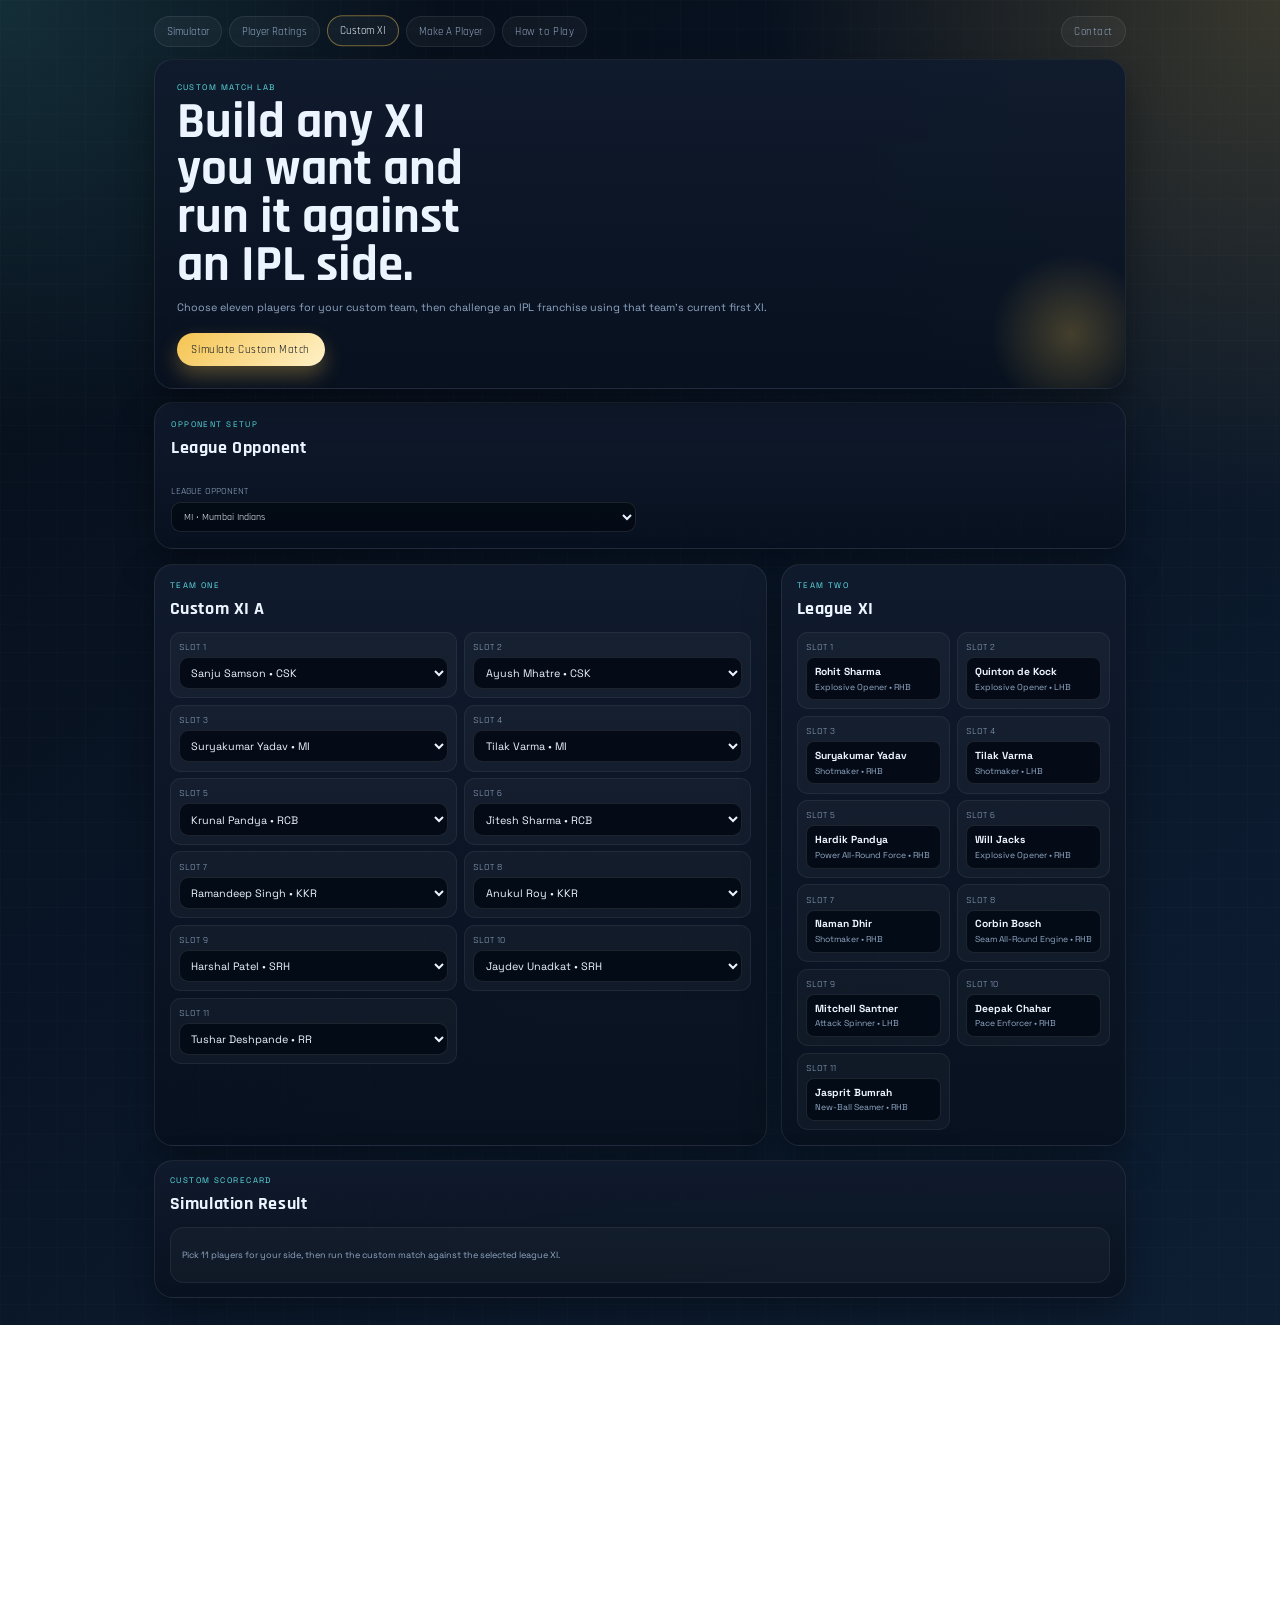
==== commit 5d49decd: "Update bowling plan rules and UI labels" ====
--- a/custom.html
+++ b/custom.html
@@ -117,6 +117,6 @@
   </div>
 
   <script src="players-data.js?v=20260315k"></script>
-  <script src="app.js?v=20260315k"></script>
+  <script src="app.js?v=20260317a"></script>
 </body>
 </html>
--- a/styles.css
+++ b/styles.css
@@ -33,6 +33,11 @@
     radial-gradient(circle at top left, rgba(92, 225, 230, 0.16), transparent 24%),
     radial-gradient(circle at top right, rgba(245, 196, 81, 0.2), transparent 28%),
     linear-gradient(145deg, #060c16, #091526 45%, #0d1e33);
+}
+
+body.bowling-plan-open {
+  height: 100vh;
+  overflow: hidden;
 }
 
 body::before {
@@ -1056,6 +1061,10 @@
   margin-bottom: 14px;
 }
 
+#bowling-plan-panel {
+  margin-top: 18px;
+}
+
 .lineup-helper,
 .lineup-warning {
   display: grid;
@@ -1074,6 +1083,22 @@
   letter-spacing: 0.04em;
 }
 
+.lineup-helper-row {
+  grid-template-columns: minmax(0, 1fr) auto;
+  align-items: center;
+  gap: 14px;
+}
+
+.lineup-helper-row > div {
+  display: grid;
+  gap: 6px;
+}
+
+.lineup-helper-action {
+  align-self: center;
+  white-space: nowrap;
+}
+
 .lineup-warning {
   border-color: rgba(245, 196, 81, 0.7);
   box-shadow: 0 0 0 1px rgba(245, 196, 81, 0.2);
@@ -1090,6 +1115,67 @@
   display: grid;
   grid-template-columns: repeat(auto-fit, minmax(180px, 1fr));
   gap: 12px;
+}
+
+.bowling-plan-card {
+  display: grid;
+  gap: 14px;
+}
+
+.bowling-plan-modal {
+  width: min(980px, 100%);
+  max-height: calc(100vh - 48px);
+  overflow: auto;
+  overscroll-behavior: contain;
+}
+
+.bowling-plan-head {
+  display: grid;
+  gap: 6px;
+}
+
+.bowling-plan-summary {
+  display: flex;
+  flex-wrap: wrap;
+  gap: 10px;
+}
+
+.bowling-plan-chip {
+  display: inline-flex;
+  align-items: center;
+  gap: 8px;
+  padding: 8px 12px;
+  border-radius: 999px;
+  border: 1px solid rgba(255, 255, 255, 0.08);
+  background: rgba(255, 255, 255, 0.04);
+  color: var(--muted);
+  font-size: 0.78rem;
+  text-transform: none;
+}
+
+.bowling-plan-chip strong {
+  color: var(--text);
+}
+
+.bowling-plan-chip.is-maxed {
+  border-color: rgba(245, 196, 81, 0.6);
+  background: rgba(245, 196, 81, 0.09);
+}
+
+.bowling-plan-chip.is-over-limit {
+  border-color: rgba(255, 99, 99, 0.7);
+  background: rgba(255, 99, 99, 0.12);
+  color: #ffd4d4;
+}
+
+.bowling-plan-grid {
+  display: grid;
+  grid-template-columns: repeat(4, minmax(190px, 1fr));
+  gap: 12px;
+}
+
+.bowling-plan-slot {
+  padding: 14px 16px;
 }
 
 .lineup-slot {
--- a/styles.css
+++ b/styles.css
@@ -33,6 +33,11 @@
     radial-gradient(circle at top left, rgba(92, 225, 230, 0.16), transparent 24%),
     radial-gradient(circle at top right, rgba(245, 196, 81, 0.2), transparent 28%),
     linear-gradient(145deg, #060c16, #091526 45%, #0d1e33);
+}
+
+body.bowling-plan-open {
+  height: 100vh;
+  overflow: hidden;
 }
 
 body::before {
@@ -1056,6 +1061,10 @@
   margin-bottom: 14px;
 }
 
+#bowling-plan-panel {
+  margin-top: 18px;
+}
+
 .lineup-helper,
 .lineup-warning {
   display: grid;
@@ -1074,6 +1083,22 @@
   letter-spacing: 0.04em;
 }
 
+.lineup-helper-row {
+  grid-template-columns: minmax(0, 1fr) auto;
+  align-items: center;
+  gap: 14px;
+}
+
+.lineup-helper-row > div {
+  display: grid;
+  gap: 6px;
+}
+
+.lineup-helper-action {
+  align-self: center;
+  white-space: nowrap;
+}
+
 .lineup-warning {
   border-color: rgba(245, 196, 81, 0.7);
   box-shadow: 0 0 0 1px rgba(245, 196, 81, 0.2);
@@ -1090,6 +1115,67 @@
   display: grid;
   grid-template-columns: repeat(auto-fit, minmax(180px, 1fr));
   gap: 12px;
+}
+
+.bowling-plan-card {
+  display: grid;
+  gap: 14px;
+}
+
+.bowling-plan-modal {
+  width: min(980px, 100%);
+  max-height: calc(100vh - 48px);
+  overflow: auto;
+  overscroll-behavior: contain;
+}
+
+.bowling-plan-head {
+  display: grid;
+  gap: 6px;
+}
+
+.bowling-plan-summary {
+  display: flex;
+  flex-wrap: wrap;
+  gap: 10px;
+}
+
+.bowling-plan-chip {
+  display: inline-flex;
+  align-items: center;
+  gap: 8px;
+  padding: 8px 12px;
+  border-radius: 999px;
+  border: 1px solid rgba(255, 255, 255, 0.08);
+  background: rgba(255, 255, 255, 0.04);
+  color: var(--muted);
+  font-size: 0.78rem;
+  text-transform: none;
+}
+
+.bowling-plan-chip strong {
+  color: var(--text);
+}
+
+.bowling-plan-chip.is-maxed {
+  border-color: rgba(245, 196, 81, 0.6);
+  background: rgba(245, 196, 81, 0.09);
+}
+
+.bowling-plan-chip.is-over-limit {
+  border-color: rgba(255, 99, 99, 0.7);
+  background: rgba(255, 99, 99, 0.12);
+  color: #ffd4d4;
+}
+
+.bowling-plan-grid {
+  display: grid;
+  grid-template-columns: repeat(4, minmax(190px, 1fr));
+  gap: 12px;
+}
+
+.bowling-plan-slot {
+  padding: 14px 16px;
 }
 
 .lineup-slot {
